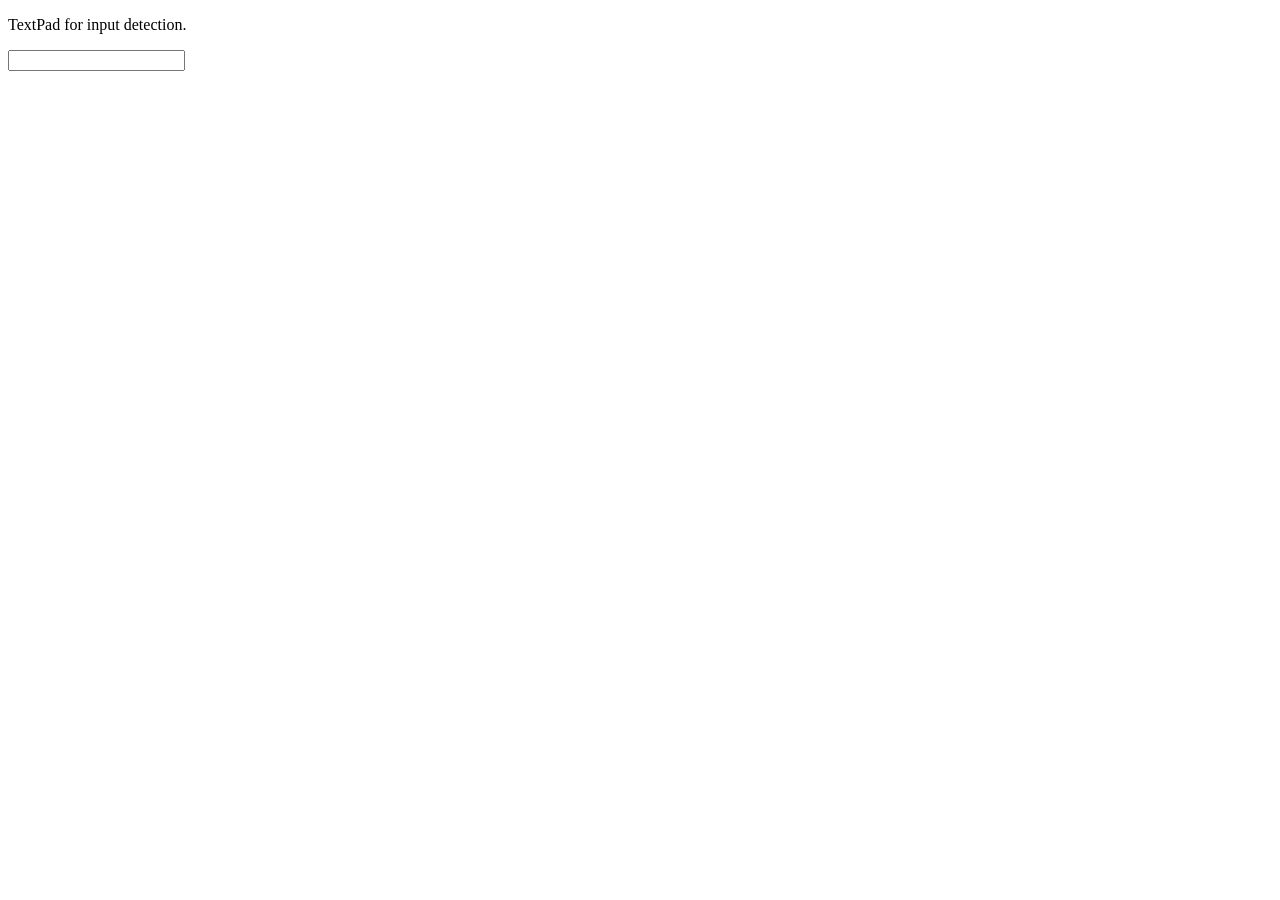
==== index.html @ 6a9486af "Trash the python part..." ====
<!DOCTYPE html>
<html>
<body>
        <script type="text/javascript" src="./key.js"></script>
        <script type="text/javascript" src="./keyEvent.js"></script>
        <p id="sampleText">TextPad for input detection.</p>
        <input type="text" id="demo" onkeypress="keyPress(event)" />
</body>
</html>
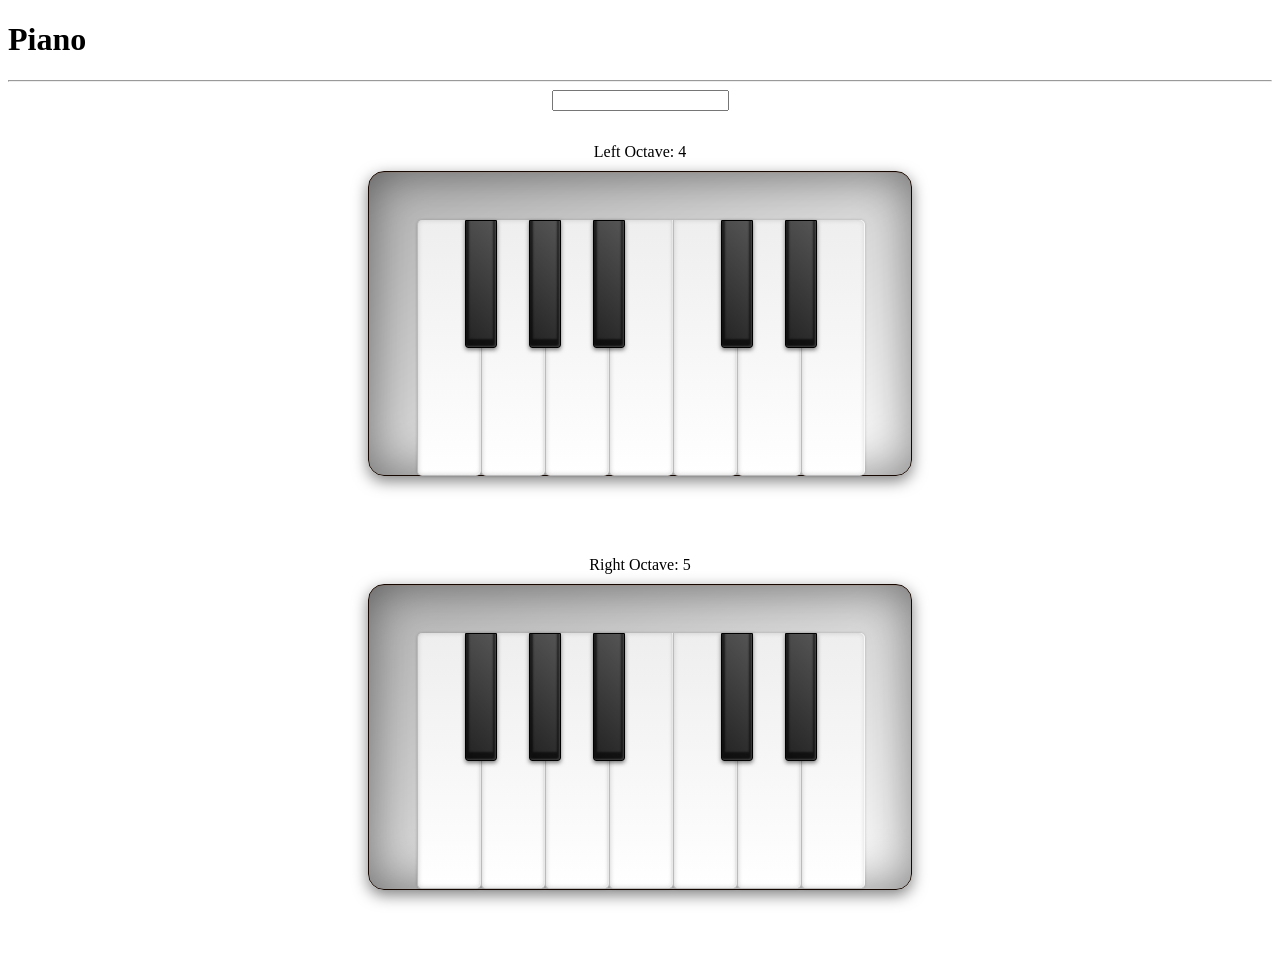
==== commit 931035f0: "Piano Tiles!" ====
--- a/index.html
+++ b/index.html
@@ -1,9 +1,43 @@
 <!DOCTYPE html>
 <html>
-<body>
-        <script type="text/javascript" src="./key.js"></script>
-        <script type="text/javascript" src="./keyEvent.js"></script>
-        <p id="sampleText">TextPad for input detection.</p>
-        <input type="text" id="demo" onkeypress="keyPress(event)" />
-</body>
+        <head>
+                <title>Piano</title>
+                <link rel="stylesheet" href="css/piano.css">
+                <script type="text/javascript" src="./js/button.js"></script>
+        </head>
+        <body>
+                <h1>Piano</h1>
+                <hr>
+                <center><input style="" type="text"></input></center>
+                <center style="margin-top: 2em" class="leftOct">Left Octave: 4</center>
+                <ul class="set">
+                        <li id="left-b" class="white b" onclick="buttonClick('left-b')"></li>
+                        <li id="left-as" class="black as"></li>
+                        <li id="left-a" class="white a"></li>
+                        <li id="left-gs" class="black gs"></li>
+                        <li id="left-g" class="white g"></li>
+                        <li id="left-fs" class="black fs"></li>
+                        <li id="left-f" class="white f"></li>
+                        <li id="left-e" class="white e"></li>
+  	                <li id="left-ds" class="black ds"></li>
+	                <li id="left-d" class="white d"></li>
+	                <li id="left-cs" class="black cs"></li>
+	                <li id="left-c" class="white c"></li>
+                </ul>
+                <center class="rightOct">Right Octave: 5</center>
+                <ul class="set">
+                        <li class="white b"></li>
+                        <li class="black as"></li>
+                        <li class="white a"></li>
+                        <li class="black gs"></li>
+                        <li class="white g"></li>
+                        <li class="black fs"></li>
+                        <li class="white f"></li>
+                        <li class="white e"></li>
+  	                <li class="black ds"></li>
+	                <li class="white d"></li>
+	                <li class="black cs"></li>
+	                <li class="white c"></li>
+                </ul>
+        </body>
 </html>
--- a/css/piano.css
+++ b/css/piano.css
@@ -0,0 +1,75 @@
+
+
+/*
+* Piano CSS
+* */
+
+ul {
+  box-sizing:border-box;
+  height:19.1em;
+  width:34em;
+  margin:5em auto;
+  padding:3em 0 0 3em;
+  position:relative;
+  border:1px solid #160801;
+  border-radius:1em;
+  margin-top: 10px;
+  background:linear-gradient(to bottom right,rgba(0,0,0,0.3),rgba(0,0,0,0)),url(https://s3-us-west-2.amazonaws.com/s.cdpn.io/187/vwood.png);
+  box-shadow:0 0 50px rgba(0,0,0,0.5) inset,0 1px rgba(212,152,125,0.2) inset,0 5px 15px rgba(0,0,0,0.5)
+}
+
+li {
+  box-sizing:border-box;
+  margin:0;
+  padding:0;
+  list-style:none;
+  position:relative;
+  float:left;
+}
+
+ul .white {
+  height:16em;
+  width:4em;
+  z-index:1;
+  border-left:1px solid #bbb;
+  border-bottom:1px solid #bbb;
+  border-radius:0 0 5px 5px;
+  box-shadow:-1px 0 0 rgba(255,255,255,0.8) inset,0 0 5px #ccc inset,0 0 3px rgba(0,0,0,0.2);
+  background:linear-gradient(to bottom,#eee 0%,#fff 100%)
+}
+
+ul .white:active {
+  border-top:1px solid #777;
+  border-left:1px solid #999;
+  border-bottom:1px solid #999;
+  box-shadow:2px 0 3px rgba(0,0,0,0.1) inset,-5px 5px 20px rgba(0,0,0,0.2) inset,0 0 3px rgba(0,0,0,0.2);
+  background:linear-gradient(to bottom,#fff 0%,#e9e9e9 100%)
+}
+
+.black {
+  height:8em;
+  width:2em;
+  margin:0 0 0 -1em;
+  z-index:2;
+  border:1px solid #000;
+  border-radius:0 0 3px 3px;
+  box-shadow:-1px -1px 2px rgba(255,255,255,0.2) inset,0 -5px 2px 3px rgba(0,0,0,0.6) inset,0 2px 4px rgba(0,0,0,0.5);
+  background:linear-gradient(45deg,#222 0%,#555 100%)
+}
+
+.black:active {
+  box-shadow:-1px -1px 2px rgba(255,255,255,0.2) inset,0 -2px 2px 3px rgba(0,0,0,0.6) inset,0 1px 2px rgba(0,0,0,0.5);
+  background:linear-gradient(to right,#444 0%,#222 100%)
+}
+
+.a,.g,.f,.d,.c {
+  margin:0 0 0 -1em
+}
+
+ul li:first-child {
+  border-radius:5px 0 5px 5px
+}
+
+ul li:last-child {
+  border-radius:0 5px 5px 5px
+}
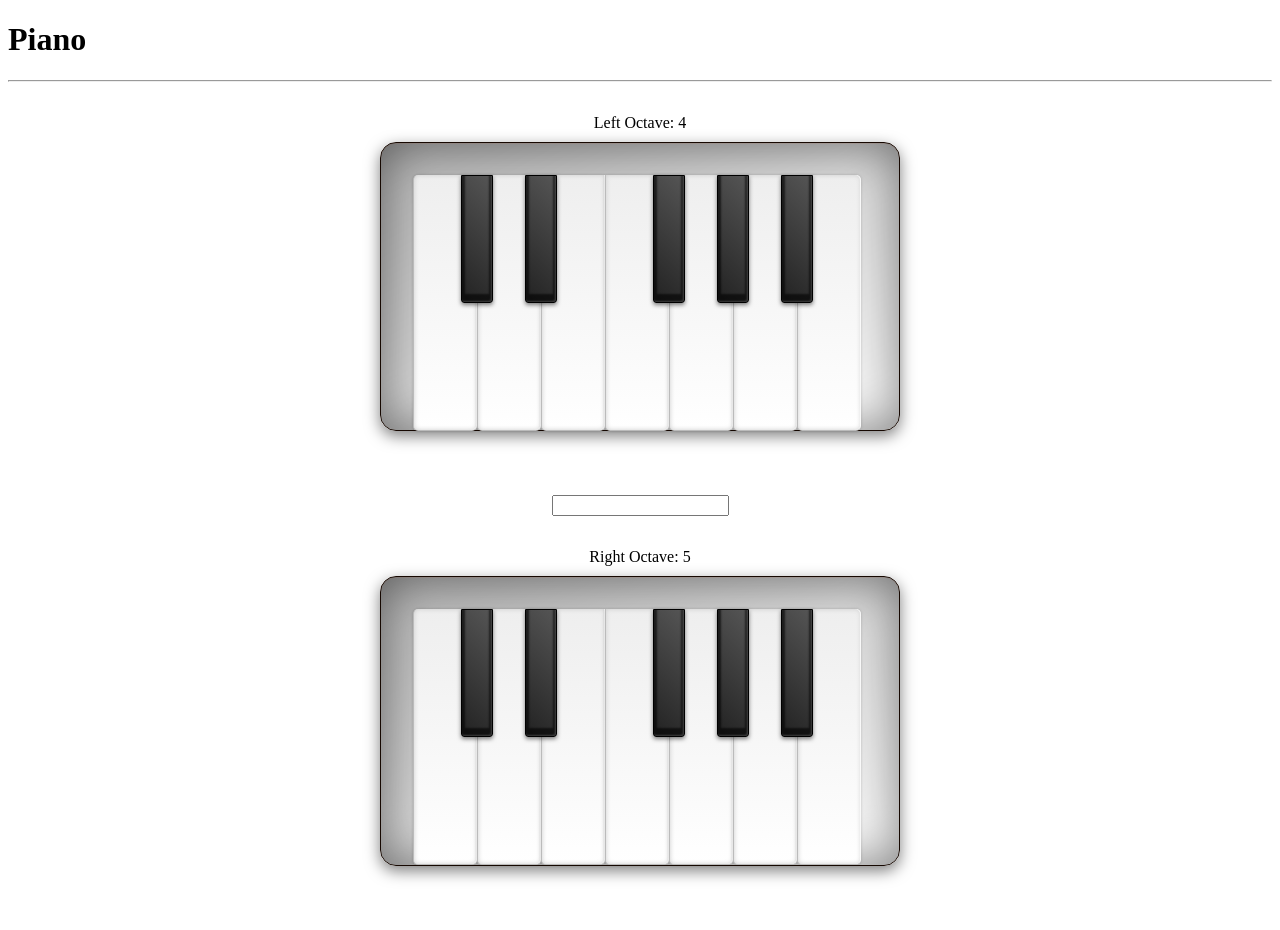
==== commit 9406266b: "Welp that works now" ====
--- a/index.html
+++ b/index.html
@@ -4,40 +4,42 @@
                 <title>Piano</title>
                 <link rel="stylesheet" href="css/piano.css">
                 <script type="text/javascript" src="./js/button.js"></script>
+                <script type="text/javascript" src="./js/key.js"></script>
+                <script type="text/javascript" src="./js/keyEvent.js"></script>
         </head>
         <body>
                 <h1>Piano</h1>
                 <hr>
-                <center><input style="" type="text"></input></center>
-                <center style="margin-top: 2em" class="leftOct">Left Octave: 4</center>
+                <center id="leftOct" style="margin-top: 2em">Left Octave: 4</center> 
                 <ul class="set">
-                        <li id="left-b" class="white b" onclick="buttonClick('left-b')"></li>
-                        <li id="left-as" class="black as"></li>
-                        <li id="left-a" class="white a"></li>
-                        <li id="left-gs" class="black gs"></li>
-                        <li id="left-g" class="white g"></li>
-                        <li id="left-fs" class="black fs"></li>
-                        <li id="left-f" class="white f"></li>
-                        <li id="left-e" class="white e"></li>
-  	                <li id="left-ds" class="black ds"></li>
-	                <li id="left-d" class="white d"></li>
-	                <li id="left-cs" class="black cs"></li>
-	                <li id="left-c" class="white c"></li>
+                        <li class="white c" id="left-c"></li>
+                        <li class="black cs" id="left-c-sharp"></li>
+                        <li class="white d" id="left-d"></li>
+                        <li class="black ds" id="left-d-sharp"></li>
+                        <li class="white e" id="left-e"></li>
+                        <li class="white f" id="left-f"></li>
+                        <li class="black fs" id="left-f-sharp"></li>
+                        <li class="white g" id="left-g"></li>
+                        <li class="black gs" id="left-g-sharp"></li>
+                        <li class="white a" id="left-a"></li>
+                        <li class="black as" id="left-a-sharp"></li>
+                        <li class="white b" id="left-b"></li>
                 </ul>
-                <center class="rightOct">Right Octave: 5</center>
+                <center><input onkeypress="keyPress(event)"></input></center>
+                <center id="rightOct" style="margin-top: 2em">Right Octave: 5</center>
                 <ul class="set">
-                        <li class="white b"></li>
-                        <li class="black as"></li>
-                        <li class="white a"></li>
-                        <li class="black gs"></li>
-                        <li class="white g"></li>
-                        <li class="black fs"></li>
-                        <li class="white f"></li>
-                        <li class="white e"></li>
-  	                <li class="black ds"></li>
-	                <li class="white d"></li>
-	                <li class="black cs"></li>
-	                <li class="white c"></li>
+                        <li class="white c" id="right-c"></li>
+                        <li class="black cs" id="right-c-sharp"></li>
+                        <li class="white d" id="right-d"></li>
+                        <li class="black ds" id="right-d-sharp"></li>
+                        <li class="white e" id="right-e"></li>
+                        <li class="white f" id="right-f"></li>
+                        <li class="black fs" id="right-f-sharp"></li>
+                        <li class="white g" id="right-g"></li>
+                        <li class="black gs" id="right-g-sharp"></li>
+                        <li class="white a" id="right-a"></li>
+                        <li class="black as" id="right-a-sharp"></li>
+                        <li class="white b" id="right-b"></li>
                 </ul>
         </body>
 </html>
--- a/css/piano.css
+++ b/css/piano.css
@@ -6,10 +6,10 @@
 
 ul {
   box-sizing:border-box;
-  height:19.1em;
-  width:34em;
-  margin:5em auto;
-  padding:3em 0 0 3em;
+  height:18.1em;
+  width:32.5em;
+  margin:4em auto;
+  padding:2em 0 0 3em;
   position:relative;
   border:1px solid #160801;
   border-radius:1em;
@@ -62,8 +62,16 @@
   background:linear-gradient(to right,#444 0%,#222 100%)
 }
 
-.a,.g,.f,.d,.c {
+.a,.b,.c,.d,.e,.g {
   margin:0 0 0 -1em
+}
+
+.e {
+  width:5em
+}
+
+.f {
+  margin:0 0 0 0em
 }
 
 ul li:first-child {
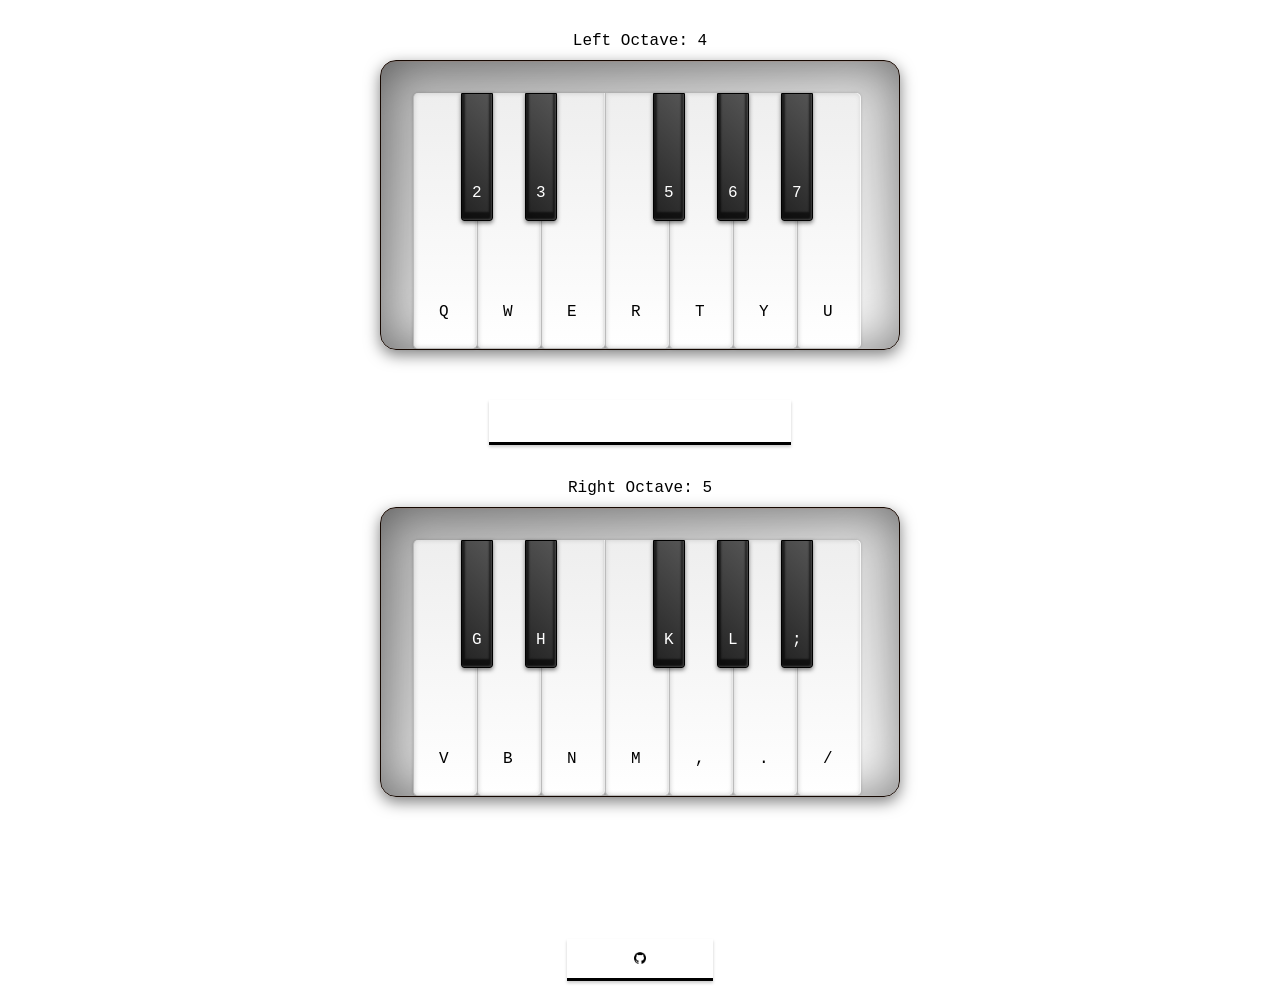
==== commit 073cdd4a: "Make it look better." ====
--- a/index.html
+++ b/index.html
@@ -3,43 +3,54 @@
         <head>
                 <title>Piano</title>
                 <link rel="stylesheet" href="css/piano.css">
+                <link rel="stylesheet" href="css/inputbox.css">
+                <link rel="stylesheet" href="css/helper.css">
                 <script type="text/javascript" src="./js/button.js"></script>
                 <script type="text/javascript" src="./js/key.js"></script>
                 <script type="text/javascript" src="./js/keyEvent.js"></script>
         </head>
         <body>
-                <h1>Piano</h1>
-                <hr>
-                <center id="leftOct" style="margin-top: 2em">Left Octave: 4</center> 
+                <center id="leftOct" class="octaves" style="margin-top: 2em">Left Octave: 4</center> 
                 <ul class="set">
-                        <li class="white c" id="left-c"></li>
-                        <li class="black cs" id="left-c-sharp"></li>
-                        <li class="white d" id="left-d"></li>
-                        <li class="black ds" id="left-d-sharp"></li>
-                        <li class="white e" id="left-e"></li>
-                        <li class="white f" id="left-f"></li>
-                        <li class="black fs" id="left-f-sharp"></li>
-                        <li class="white g" id="left-g"></li>
-                        <li class="black gs" id="left-g-sharp"></li>
-                        <li class="white a" id="left-a"></li>
-                        <li class="black as" id="left-a-sharp"></li>
-                        <li class="white b" id="left-b"></li>
+                        <li class="white c" id="left-c"><p class="w">Q</p></li>
+                        <li class="black cs" id="left-c-sharp"><p class="bl">2</p></li>
+                        <li class="white d" id="left-d"><p class="w">W</p></li>
+                        <li class="black ds" id="left-d-sharp"><p class="bl">3</p></li>
+                        <li class="white e" id="left-e"><p class="w">E</p></li>
+                        <li class="white f" id="left-f"><p class="w">R</p></li>
+                        <li class="black fs" id="left-f-sharp"><p class="bl">5</p></li>
+                        <li class="white g" id="left-g"><p class="w">T</p></li>
+                        <li class="black gs" id="left-g-sharp"><p class="bl">6</p></li>
+                        <li class="white a" id="left-a"><p class="w">Y</p></li>
+                        <li class="black as" id="left-a-sharp"><p class="bl">7</p></li>
+                        <li class="white b" id="left-b"><p class="w">U</p></li>
                 </ul>
-                <center><input onkeypress="keyPress(event)"></input></center>
-                <center id="rightOct" style="margin-top: 2em">Right Octave: 5</center>
+                <center>
+                        <input autocomplete="off"
+                                autofocus="on"
+                                autocapitalize="off"
+                                aria-autocomplete="off"
+                                spellcheck="false"
+                                type="text" 
+                                onkeypress="keyPress(event)">
+                </center>
+                <center id="rightOct" class="octaves" style="margin-top: 2em">Right Octave: 5</center>
                 <ul class="set">
-                        <li class="white c" id="right-c"></li>
-                        <li class="black cs" id="right-c-sharp"></li>
-                        <li class="white d" id="right-d"></li>
-                        <li class="black ds" id="right-d-sharp"></li>
-                        <li class="white e" id="right-e"></li>
-                        <li class="white f" id="right-f"></li>
-                        <li class="black fs" id="right-f-sharp"></li>
-                        <li class="white g" id="right-g"></li>
-                        <li class="black gs" id="right-g-sharp"></li>
-                        <li class="white a" id="right-a"></li>
-                        <li class="black as" id="right-a-sharp"></li>
-                        <li class="white b" id="right-b"></li>
+                        <li class="white c" id="right-c"><p class="w">V</p></li>
+                        <li class="black cs" id="right-c-sharp"><p class="bl">G</p></li>
+                        <li class="white d" id="right-d"><p class="w">B</p></li>
+                        <li class="black ds" id="right-d-sharp"><p class="bl">H</p></li>
+                        <li class="white e" id="right-e"><p class="w">N</p></li>
+                        <li class="white f" id="right-f"><p class="w">M</p></li>
+                        <li class="black fs" id="right-f-sharp"><p class="bl">K</p></li>
+                        <li class="white g" id="right-g"><p class="w">,</p></li>
+                        <li class="black gs" id="right-g-sharp"><p class="bl">L</p></li>
+                        <li class="white a" id="right-a"><p class="w">.</p></li>
+                        <li class="black as" id="right-a-sharp"><p class="bl">;</p></li>
+                        <li class="white b" id="right-b"><p class="w">/</p></li>
                 </ul>
+                <center>
+                        <input type="image" onclick="window.open('https://github.com/Ashrit-Yarava/piano', '_blank')" src="assets/github.png" style="width:1%; margin-top:80px">
+                </center>
         </body>
 </html>
--- a/css/piano.css
+++ b/css/piano.css
@@ -1,5 +1,3 @@
-
-
 /*
 * Piano CSS
 * */
--- a/css/inputbox.css
+++ b/css/inputbox.css
@@ -0,0 +1,13 @@
+input {
+  color: #fff;
+  padding: 1em 5em;
+  border:1px;
+  outline:none;
+  transition: all 0.1s ease-out;
+  position: relative;
+  color:transparent;
+  margin-top:-50px;
+  box-shadow: 0 2px 3px #ccc;
+  border-bottom: 0.25em solid #000000;
+  top:-2px;
+}
--- a/css/helper.css
+++ b/css/helper.css
@@ -0,0 +1,16 @@
+.w {
+  margin-top:210px;
+  margin-left:25px;
+  font-family:'Courier New';
+}
+
+.bl {
+  color:#FFF;
+  margin-top:90px;
+  margin-left:10px;
+  font-family:'Courier New';
+}
+
+.octaves {
+  font-family:'Courier New';
+}
